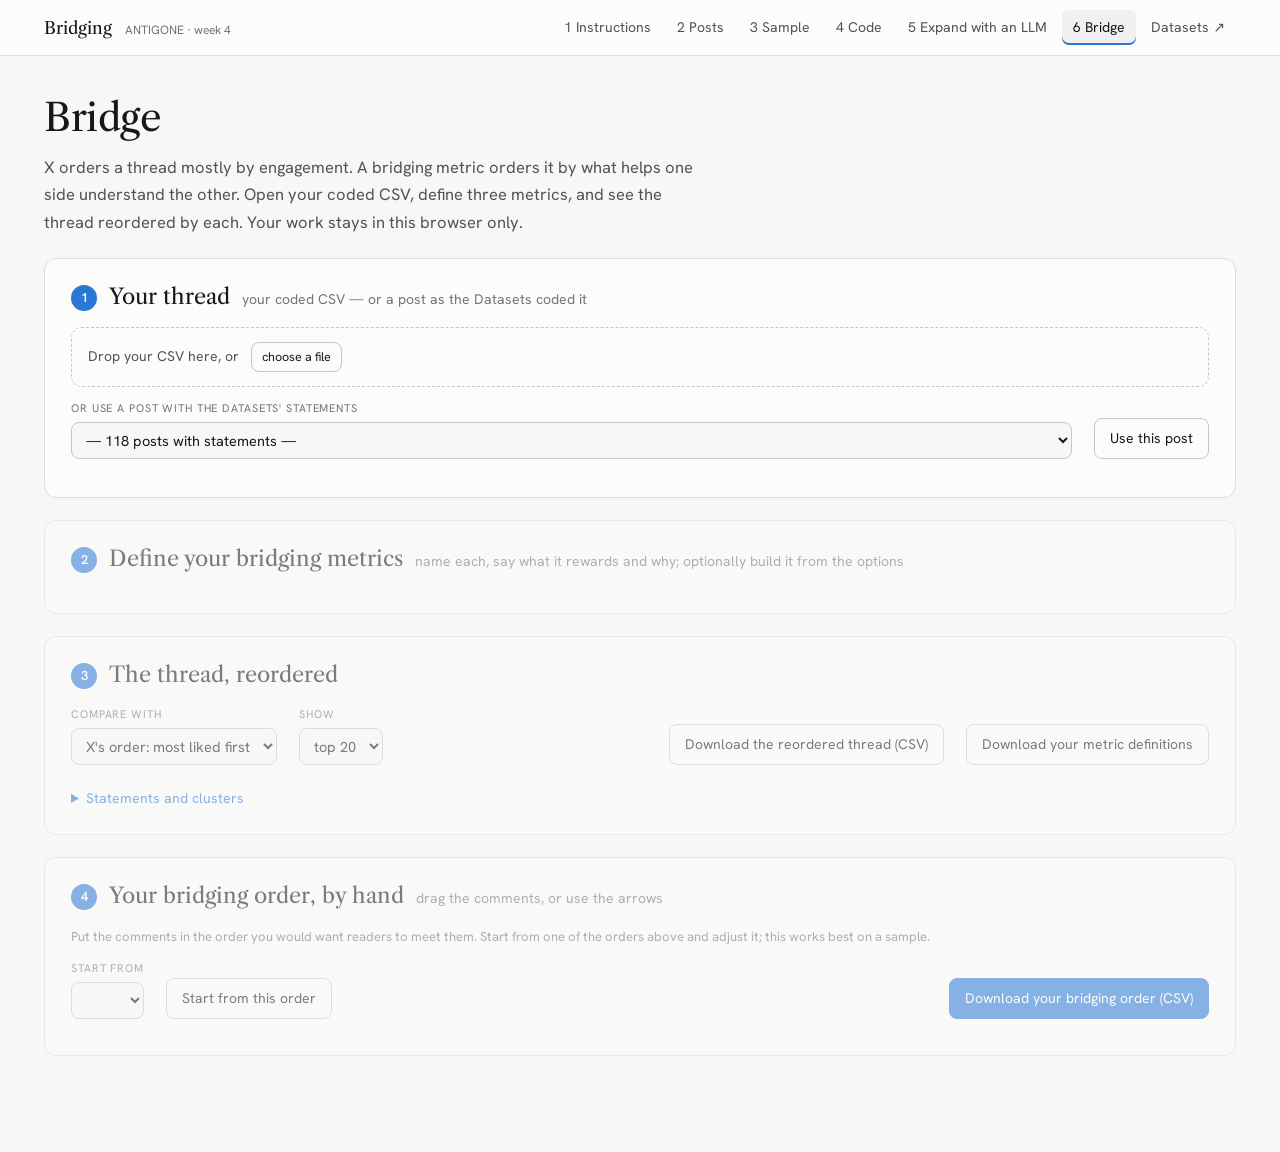
==== bridge.html @ df16b4c1 "Rebuild as the week 4 assignment in six sections Instructions, Posts (the Datasets' disputed posts, " ====
<!doctype html>
<html lang="en">
<head>
<meta charset="utf-8">
<meta name="viewport" content="width=device-width, initial-scale=1">
<title>Bridge · Bridging</title>
<meta name="description" content="Define three bridging metrics, see a thread reordered by each, and put it in your own bridging order by hand.">
<link rel="preconnect" href="https://fonts.googleapis.com">
<link rel="preconnect" href="https://fonts.gstatic.com" crossorigin>
<link rel="stylesheet" href="https://fonts.googleapis.com/css2?family=Hanken+Grotesk:wght@400;500;600&family=Libre+Caslon+Text:ital,wght@0,400;1,400&display=swap">
<link rel="stylesheet" href="assets/lab.css">
</head>
<body>
<div class="top"><div class="in">
  <a class="brand" href="index.html">Bridging <small>ANTIGONE · week 4</small></a>
  <nav class="nav" aria-label="Sections">
    <a href="index.html">1 Instructions</a>
    <a href="posts.html">2 Posts</a>
    <a href="sample.html">3 Sample</a>
    <a href="code.html">4 Code</a>
    <a href="llm.html">5 Expand with an LLM</a>
    <a href="bridge.html" aria-current="page">6 Bridge</a>
    <a href="https://claude.ai/artifact/C2MCv6EvPMsV7Sf9JYqmwA#disputed" target="_blank" rel="noopener">Datasets ↗</a>
  </nav>
</div></div>

<main class="wrap">
  <h1>Bridge</h1>
  <p class="lede">X orders a thread mostly by engagement. A bridging metric orders it by what helps one side understand the other.
  Open your coded CSV, define three metrics, and see the thread reordered by each. Your work stays in this browser only.</p>

  <section class="step" id="s-file">
    <header><span class="n">1</span><h2>Your thread</h2><span class="sub">your coded CSV — or a post as the Datasets coded it</span></header>
    <div id="drop"></div>
    <div class="row" style="margin-top:12px">
      <label class="field" style="flex:1 1 360px"><span>Or use a post with the Datasets' statements</span><select id="post-sel"><option value="">Loading the posts…</option></select></label>
      <button type="button" class="btn" id="post-go">Use this post</button>
    </div>
    <div id="found" class="found" style="margin-top:14px"></div>
  </section>

  <section class="step off" id="s-metrics">
    <header><span class="n">2</span><h2>Define your bridging metrics</h2><span class="sub">name each, say what it rewards and why; optionally build it from the options</span></header>
    <div class="grid3" id="metrics"></div>
  </section>

  <section class="step off" id="s-view">
    <header><span class="n">3</span><h2>The thread, reordered</h2><span class="sub" id="view-sub"></span></header>
    <div class="row" style="margin-bottom:14px">
      <label class="field"><span>Compare with</span><select id="base"><option value="likes">X's order: most liked first</option><option value="file">the order of your file</option></select></label>
      <label class="field"><span>Show</span><select id="topk"><option value="10">top 10</option><option value="20" selected>top 20</option><option value="50">top 50</option><option value="100000">all</option></select></label>
      <span style="flex:1"></span>
      <button type="button" class="btn" id="dl-csv">Download the reordered thread (CSV)</button>
      <button type="button" class="btn" id="dl-md">Download your metric definitions</button>
    </div>
    <div id="view"></div>
    <details class="more" id="cl-box" style="margin-top:22px"><summary>Statements and clusters</summary>
      <p class="small muted" style="margin:10px 0">How many comments make each statement, and the cluster each belongs to. Clusters group the
      statements that go together — one side's statements in one cluster, the other side's in another. <i>Cross-cutting</i> uses them. They are
      filled in from the Datasets' opinion groups when your file is one of its posts, and otherwise from the post and the fact-check: what the
      post says is cluster A, what the fact-check says is cluster B, the rest C. Change them if they do not fit.</p>
      <div class="tw"><table class="cltab" id="cltab"></table></div>
      <div id="cb-wrap" hidden style="margin-top:14px"><div class="field"><span>Your codebook, to show your statements' wording (one per line, numbered)</span>
        <textarea id="cb" rows="5" spellcheck="false"></textarea></div></div>
    </details>
  </section>

  <section class="step off" id="s-hand">
    <header><span class="n">4</span><h2>Your bridging order, by hand</h2><span class="sub">drag the comments, or use the arrows</span></header>
    <p class="small muted">Put the comments in the order you would want readers to meet them. Start from one of the orders above and
    adjust it; this works best on a sample.</p>
    <div class="row" style="margin-bottom:12px">
      <label class="field"><span>Start from</span><select id="hand-from"></select></label>
      <button type="button" class="btn" id="hand-start">Start from this order</button>
      <span class="msg" id="hand-msg"></span>
      <span style="flex:1"></span>
      <button type="button" class="btn primary" id="dl-hand">Download your bridging order (CSV)</button>
    </div>
    <ol class="mlist" id="hand"></ol>
  </section>
</main>
<script src="assets/lab.js"></script>
<script>
"use strict";
const { $, el, NF } = LAB;
const GCOL = ["var(--g1)", "var(--g2)", "var(--g3)", "var(--g4)", "var(--g5)", "var(--g7)"];
const LETTERS = ["A", "B", "C", "D", "E", "F"];
const OPTS = [
  ["breadth", "Breadth", "Comments that make more than one statement. 0 for a comment with one statement or none; it rises with each extra statement, up to 1 for the comment that makes the most."],
  ["cross", "Cross-cutting", "Comments that take up statements from a cluster other than their own: 1 when a comment makes statements from at least two different clusters, otherwise 0. See ‘Statements and clusters’ under the reordered thread: you can change which statement belongs to which cluster."],
  ["context", "Context", "Comments that contextualise or explain statements, their own or others'. If your CSV has a Context column (yes or no for each comment), it is used. Otherwise a comment counts as giving context when it contains a link, or wording such as ‘because’, ‘according to’, ‘in fact’, ‘the source’, ‘for example’, ‘which means’. 1 or 0."],
  ["majority", "Majority", "Comments that make widely shared statements: the average share of comments that make each of its statements, scaled so that the most majority-like comment is 1. Comments with no statement get 0."],
  ["minority", "Minority", "Comments that make rare statements: one minus that average share, scaled so that the most minority-like comment is 1. Comments with no statement get 0."],
  ["length", "Length", "Longer comments score higher, on a log scale (1 = the longest comment)."],
  ["engagement", "Engagement", "Likes (ratings, for community notes), on a log scale: 1 = the most engaged comment. This is roughly how X already orders a thread."],
  ["own", "Your own", "A criterion of your own. Add a column to your CSV with a value for each comment — yes or no, or a number (for example ‘acknowledges the other side’) — open the file again, and pick the column here. Yes = 1, no = 0; numbers are scaled from 0 to 1."],
];
const WEIGHTS = [["1", "×1"], ["2", "×2"], ["3", "×3"], ["-1", "×−1 (penalise)"]];
const CTX_RE = /(https?:\/\/|www\.|\bbecause\b|\bsince\b|\baccording to\b|\bin fact\b|\bactually\b|\bsource\b|\bfor example\b|\be\.g\.|\bi\.e\.|\bwhich means\b|\bthat means\b|\bthe reason\b|\bcontext\b|\bto be clear\b|\boriginally\b)/i;
const YES = /^(y|yes|true|1|ja|oui|si|sí|x|✓)$/i, NO = /^(n|no|false|0|nee|non|nein)$/i;
const blankMetric = k => ({ name: `Metric ${k + 1}`, def: "", opts: Object.fromEntries(OPTS.map(([o]) => [o, { on: false, w: "1" }])), ownCol: "", ownLabel: "" });

let F = null;         // { name, cols, rows, key, desc, postId, web }
let ST = { stCol: "", ctxCol: "", base: "likes", topk: 20 };
let METRICS = [0, 1, 2].map(blankMetric), CLUSTER = {}, HAND = [];
let ITEMS = [], COMMENTS = [], STMTS = new Map(), ORDERS = {};

const save = () => { if (F) LAB.store.set(F.key, { st: ST, metrics: METRICS, cluster: CLUSTER, hand: HAND }); };

/* ---------- 1. the file ---------- */
LAB.dropzone($("#drop"), (p, name) => setFile(p.cols, p.rows, name));
LAB.loadDisputed().then(d => {
  const ps = d.posts.filter(p => p.statements > 0).sort((a, b) => b.ratings - a.ratings);
  $("#post-sel").replaceChildren(el("option", { value: "", text: `— ${ps.length} posts with statements —` }),
    ...ps.map(p => el("option", { value: p.id, text: `${p.checked.slice(0, 90)}${p.checked.length > 90 ? "…" : ""} (@${p.poster}, ${p.replies} replies)` })));
  const want = LAB.param("post"); if (want && ps.some(p => p.id === want)) { $("#post-sel").value = want; $("#post-go").click(); }
}).catch(() => $("#post-sel").replaceChildren(el("option", { value: "", text: "The posts could not be loaded" })));
$("#post-go").onclick = async () => { const id = $("#post-sel").value; if (!id) return;
  $("#found").textContent = "Loading the post …";
  try { const rows = await LAB.threadRows(id, true); setFile(LAB.OUT_COLS, rows, `post_${id}_with_statements.csv`); }
  catch (e) { $("#found").innerHTML = `<span class="err">The post could not be loaded: ${LAB.esc(e.message)}</span>`; } };

async function setFile(cols, rows, name) {
  const desc = LAB.describe(cols, rows);
  const postCol = LAB.findCol(cols, ["post_id"]);
  const postId = postCol ? (rows.map(r => String(r[postCol] || "").trim()).find(v => /^\d{6,}$/.test(v)) || null) : null;
  const key = "bridge:" + LAB.hash(name + "|" + rows.length + "|" + rows.slice(0, 30).map(r => String(r[desc.textCol] || "").slice(0, 60)).join("|"));
  F = { name, cols, rows, key, desc, postId, web: null };
  const saved = LAB.store.get(key);
  METRICS = saved && saved.metrics ? saved.metrics : [0, 1, 2].map(blankMetric);
  CLUSTER = (saved && saved.cluster) || {}; HAND = (saved && saved.hand) || [];
  ST = Object.assign({ stCol: "", ctxCol: "", base: "likes", topk: 20 }, saved && saved.st);
  const isComment = r => !desc.typeCol || !["post", "factcheck"].includes(LAB.kindOf(r[desc.typeCol]));
  const filled = c => rows.filter(r => isComment(r) && String(r[c] ?? "").trim() !== "").length;
  if (!ST.stCol || !cols.includes(ST.stCol)) ST.stCol = desc.stCands.slice().sort((a, b) => filled(b) - filled(a))[0] || "";
  if (ST.ctxCol && !cols.includes(ST.ctxCol)) ST.ctxCol = "";
  if (!saved) ST.ctxCol = desc.contextCols.slice().sort((a, b) => filled(b) - filled(a)).find(c => filled(c) > 0) || "";
  if (postId) F.web = await LAB.websiteStatements(postId);
  $("#base").value = ST.base; $("#topk").value = String(ST.topk);
  ["#s-metrics", "#s-view", "#s-hand"].forEach(s => $(s).classList.remove("off"));
  compute(); drawFound(); drawMetrics(); render(); drawClusters(); drawHand();
}

function drawFound() {
  const d = F.desc, rows = F.rows, kinds = rows.map(r => d.typeCol ? LAB.kindOf(r[d.typeCol]) : "comment");
  const coded = COMMENTS.filter(x => x.st.length).length;
  const stSel = el("select", { "aria-label": "Statement column" }, el("option", { value: "", text: "(none)" }),
    ...F.cols.map(c => el("option", { value: c, text: c + (d.stCands.includes(c) ? "" : "") })));
  stSel.value = ST.stCol; stSel.onchange = () => { ST.stCol = stSel.value; CLUSTER = {}; save(); compute(); drawFound(); drawMetrics(); render(); drawClusters(); drawHand(); };
  const ctxSel = el("select", { "aria-label": "Context column" }, el("option", { value: "", text: "none: use the wording rule" }), ...F.cols.map(c => el("option", { value: c, text: c })));
  ctxSel.value = ST.ctxCol; ctxSel.onchange = () => { ST.ctxCol = ctxSel.value; save(); compute(); render(); drawHand(); };
  const warn = [];
  if (!ST.stCol) warn.push("No statement column is chosen: Breadth, Cross-cutting, Majority and Minority will be 0 for every comment. Code the comments first (step 4), or choose the column that holds the statements.");
  else if (!coded) warn.push(`The column “${ST.stCol}” is empty for every comment. Choose another column, or code the comments first (step 4).`);
  if (!d.typeCol) warn.push("There is no Type column, so every row is treated as a comment, and clusters cannot be filled in from the post and the fact-check.");
  if (!d.likeCol) warn.push("No likes column was found: Engagement is 0 for every comment, and X's order falls back to the order of your file.");
  $("#found").replaceChildren(
    el("p", {}, el("b", { text: F.name }), ` · ${NF.format(rows.length)} rows, of which `, el("b", { text: NF.format(COMMENTS.length) }), " comments",
      d.typeCol ? ` (${kinds.filter(k => k === "reply" || k === "comment").length} replies, ${kinds.filter(k => k === "note").length} community notes) and ${kinds.filter(k => k === "post").length} original post, ${kinds.filter(k => k === "factcheck").length} fact-check` : "", "."),
    el("div", { class: "row", style: "margin:8px 0" }, el("label", { class: "field" }, el("span", { text: "Statement column" }), stSel),
      el("label", { class: "field" }, el("span", { text: "Context column (optional)" }), ctxSel)),
    el("p", {}, ST.stCol ? [el("b", { text: NF.format(coded) }), ` of ${NF.format(COMMENTS.length)} comments make at least one statement; `, el("b", { text: String(STMTS.size) }), ` distinct statements. Text read from “${d.textCol}”.`] : ""),
    ...warn.map(w => el("p", { class: "err", text: w })));
}

/* ---------- features ---------- */
function compute() {
  const d = F.desc;
  ITEMS = F.rows.map((r, i) => ({ i, r, kind: d.typeCol ? LAB.kindOf(r[d.typeCol]) : "comment",
    text: String(r[d.textCol] ?? "").trim() || String(r[d.origCol] ?? "").trim(), st: ST.stCol ? LAB.splitStatements(r[ST.stCol]) : [] }));
  COMMENTS = ITEMS.filter(x => x.kind !== "post" && x.kind !== "factcheck");
  // the statements: wording, counts
  const codebook = new Map(); (LAB.store.get("codebook") || "").split("\n").forEach(l => { const m = l.trim().match(/^#?\s*(\d+)\s*[.):\-–]\s*(.+)$/); if (m) codebook.set("#" + +m[1], m[2]); });
  const webByNum = new Map(), webByText = new Map();
  (F.web || []).forEach(s => { webByNum.set("#" + +s.statement, s); webByText.set(LAB.normText(s.text), s); });
  STMTS = new Map();
  for (const x of ITEMS) for (const s of x.st) {
    const e = STMTS.get(s.key) || { key: s.key, label: "", n: 0, web: null };
    if (!e.label && s.label) e.label = s.label;
    if (x.kind !== "post" && x.kind !== "factcheck") e.n++;
    STMTS.set(s.key, e);
  }
  const postKeys = new Set(ITEMS.filter(x => x.kind === "post").flatMap(x => x.st.map(s => s.key)));
  const fcKeys = new Set(ITEMS.filter(x => x.kind === "factcheck").flatMap(x => x.st.map(s => s.key)));
  for (const e of STMTS.values()) {
    e.web = webByNum.get(e.key) || webByText.get(LAB.normText(e.label || e.key)) || null;
    if (!e.label) e.label = codebook.get(e.key) || (e.web && e.key.startsWith("#") ? e.web.text : "") || e.key;
    e.auto = e.web && e.web.cluster ? e.web.cluster : (postKeys.has(e.key) ? "A" : fcKeys.has(e.key) ? "B" : "C");
    e.cluster = CLUSTER[e.key] !== undefined ? CLUSTER[e.key] : e.auto;
  }
  $("#cb-wrap").hidden = ![...STMTS.keys()].some(k => k.startsWith("#"));
  $("#cb").value = LAB.store.get("codebook") || "";
  const N = COMMENTS.length || 1;
  const share = k => (STMTS.get(k) || { n: 0 }).n / N;
  const maxN = Math.max(2, ...COMMENTS.map(x => x.st.length));
  const likes = x => { const c = x.kind === "note" ? (d.ratingCol || d.likeCol) : d.likeCol; return Math.max(0, +String(c ? x.r[c] : 0).replace(/[^\d.]/g, "") || 0); };
  const maxE = Math.max(1e-9, ...COMMENTS.map(x => Math.log1p(likes(x)))), maxL = Math.max(1e-9, ...COMMENTS.map(x => Math.log1p(x.text.length)));
  for (const x of COMMENTS) {
    const n = x.st.length, mean = n ? x.st.reduce((a, s) => a + share(s.key), 0) / n : 0;
    const cl = new Set(x.st.map(s => STMTS.get(s.key).cluster).filter(Boolean));
    const ctxRaw = ST.ctxCol ? String(x.r[ST.ctxCol] ?? "").trim() : null;
    x.likes = likes(x);
    x.cluster = n ? STMTS.get(x.st.slice().sort((a, b) => share(b.key) - share(a.key))[0].key).cluster : "";
    x.f = { breadth: n >= 2 ? (n - 1) / (maxN - 1) : 0, cross: cl.size >= 2 ? 1 : 0,
      context: ctxRaw !== null ? (YES.test(ctxRaw) ? 1 : 0) : (CTX_RE.test(x.text) ? 1 : 0),
      majority: n ? mean : 0, minority: n ? 1 - mean : 0, length: Math.log1p(x.text.length) / maxL, engagement: Math.log1p(x.likes) / maxE };
  }
  for (const k of ["majority", "minority"]) { const m = Math.max(1e-9, ...COMMENTS.map(x => x.f[k])); COMMENTS.forEach(x => x.f[k] /= m); }
  score();
}
function ownValues(col) {   // a student's own column, as 0–1
  if (!col) return new Map();
  const raw = COMMENTS.map(x => String(x.r[col] ?? "").trim());
  const nums = raw.map(v => YES.test(v) ? 1 : NO.test(v) || v === "" ? 0 : +v.replace(",", "."));
  const ok = nums.map(v => isFinite(v) ? v : 0), lo = Math.min(...ok), hi = Math.max(...ok);
  return new Map(COMMENTS.map((x, k) => [x.i, hi > lo ? (ok[k] - lo) / (hi - lo) : (ok[k] > 0 ? 1 : 0)]));
}
const active = m => OPTS.some(([o]) => m.opts[o] && m.opts[o].on && (o !== "own" || m.ownCol));
function score() {
  const base = COMMENTS.slice().sort(ST.base === "likes" && F.desc.likeCol ? (a, b) => b.likes - a.likes || a.i - b.i : (a, b) => a.i - b.i);
  base.forEach((x, k) => x.r0 = k + 1);
  ORDERS = { base };
  METRICS.forEach((m, j) => {
    const own = ownValues(m.opts.own && m.opts.own.on ? m.ownCol : "");
    COMMENTS.forEach(x => { x["s" + j] = OPTS.reduce((a, [o]) => { const c = m.opts[o]; if (!c || !c.on) return a;
      const v = o === "own" ? (own.get(x.i) || 0) : x.f[o]; return a + (+c.w || 0) * v; }, 0); });
    const ord = active(m) ? COMMENTS.slice().sort((a, b) => b["s" + j] - a["s" + j] || a.r0 - b.r0) : null;
    if (ord) ord.forEach((x, k) => x["r" + j] = k + 1); else COMMENTS.forEach(x => x["r" + j] = "");
    ORDERS["m" + j] = ord;
  });
}

/* ---------- 2. the metric boxes ---------- */
function drawMetrics() {
  const extra = F.cols.filter(c => !LAB.OUT_COLS.includes(c) && c !== ST.stCol && c !== "sample_id");
  $("#metrics").replaceChildren(...METRICS.map((m, j) => {
    const box = el("div", { class: "metric" });
    const name = el("input", { type: "text", value: m.name, "aria-label": `Name of metric ${j + 1}`, placeholder: `Metric ${j + 1}` });
    name.oninput = () => { m.name = name.value; save(); render(); fillHandFrom(); };
    const def = el("textarea", { rows: 4, style: "font-family:var(--font-body);font-size:14px", "aria-label": `Definition of ${m.name}`,
      placeholder: "What it rewards, why that helps the sides understand each other, and how it orders the comments." });
    def.value = m.def; def.oninput = () => { m.def = def.value; save(); };
    const opts = el("div", { class: "opts" });
    for (const [o, label, help] of OPTS) {
      const c = m.opts[o] || (m.opts[o] = { on: false, w: "1" });
      const cb = el("input", { type: "checkbox", "aria-label": `Use ${label} in ${m.name}` }); cb.checked = c.on;
      const w = el("select", { "aria-label": `Weight of ${label}` }, ...WEIGHTS.map(([v, t]) => el("option", { value: v, text: t }))); w.value = c.w; w.disabled = !c.on;
      const row = el("div", { class: "opt" + (c.on ? "" : " off") }, cb, el("span", { class: "nm" }, label, LAB.help(help)), w);
      cb.onchange = () => { c.on = cb.checked; w.disabled = !c.on; row.className = "opt" + (c.on ? "" : " off"); if (o === "own") ownBox.hidden = !c.on;
        if (o === "cross" && c.on) $("#cl-box").open = true; save(); score(); render(); drawHand(); };
      w.onchange = () => { c.w = w.value; save(); score(); render(); drawHand(); };
      opts.append(row);
      var ownBox;
      if (o === "own") {
        const colSel = el("select", { "aria-label": "Your own column" }, el("option", { value: "", text: extra.length ? "pick a column of your CSV" : "(add a column to your CSV first)" }),
          ...extra.map(x => el("option", { value: x, text: x })));
        colSel.value = m.ownCol; colSel.onchange = () => { m.ownCol = colSel.value; save(); score(); render(); drawHand(); };
        const lab = el("input", { type: "text", value: m.ownLabel, placeholder: "what it measures" }); lab.oninput = () => { m.ownLabel = lab.value; save(); };
        ownBox = el("div", { class: "own", hidden: !c.on }, colSel, lab); opts.append(ownBox);
      }
    }
    box.append(el("div", { class: "mh" }, el("span", { class: "sw", style: `background:${GCOL[j]}` }), name),
      el("div", { class: "field" }, el("span", { text: "Definition" }), def),
      el("div", { class: "lab", style: "margin-top:14px", text: "Optionally, build it from" }), opts);
    return box;
  }));
}

/* ---------- 3. the reordered thread ---------- */
function chips(x) {
  return el("div", { class: "st" }, ...x.st.map(s => { const e = STMTS.get(s.key);
      return el("span", { class: "chip", title: e.label, text: (s.key.startsWith("#") ? s.key + " " : "") + short(e.label, 46) }); }),
    x.cluster ? el("span", { class: "chip g", style: `background:${GCOL[LETTERS.indexOf(x.cluster) % GCOL.length] || "var(--g8)"}`, title: "cluster", text: x.cluster }) : null,
    x.st.length ? null : el("span", { class: "chip", text: "no statement" }));
}
const short = (s, n) => (s = String(s || "")).length > n ? s.slice(0, n - 1) + "…" : s;
function card(x, rank, move, j) {
  return el("article", { class: "cmt" },
    el("div", { class: "cm" }, el("span", { class: "rk", text: rank }),
      move == null ? null : move === 0 ? el("span", { class: "mv", text: "=" }) : el("span", { class: "mv " + (move > 0 ? "up" : "dn"), text: (move > 0 ? "▲" : "▼") + Math.abs(move) }),
      el("span", { text: x.r.author ? "@" + x.r.author : LAB.KIND_LABEL[x.kind] }), el("span", { text: `${NF.format(x.likes)} ${x.kind === "note" ? "ratings" : "likes"}` }),
      j != null ? el("span", { text: `score ${x["s" + j].toFixed(2)}` }) : null),
    el("div", { class: "cb", text: short(x.text || "(no text)", 500) }), chips(x));
}
function render() {
  if (!F) return;
  const cols = [{ t: ST.base === "likes" && F.desc.likeCol ? "X's order: most liked first" : "The order of your file", list: ORDERS.base, j: null, c: "var(--rule-2)" }]
    .concat(METRICS.map((m, j) => ({ t: m.name || `Metric ${j + 1}`, list: ORDERS["m" + j], j, c: GCOL[j] })));
  $("#view-sub").textContent = `${NF.format(COMMENTS.length)} comments · the arrows show how far a comment moved`;
  $("#view").replaceChildren(el("div", { class: "cols", style: `--ncol:${cols.length}` }, ...cols.map(c => el("div", { class: "col" },
    el("h3", {}, el("span", { class: "sw", style: `width:10px;height:10px;border-radius:2px;display:inline-block;background:${c.c}` }), c.t),
    ...(c.list ? c.list.slice(0, ST.topk).map(x => card(x, c.j == null ? x.r0 : x["r" + c.j], c.j == null ? null : x.r0 - x["r" + c.j], c.j))
      : [el("p", { class: "msg", text: "Tick an option in this metric's box to reorder the thread by it — or put the comments in your own order below." })])))));
}
$("#base").onchange = () => { ST.base = $("#base").value; save(); score(); render(); };
$("#topk").onchange = () => { ST.topk = +$("#topk").value; save(); render(); };

function drawClusters() {
  const N = COMMENTS.length || 1, list = [...STMTS.values()].sort((a, b) => b.n - a.n);
  $("#cltab").replaceChildren(el("thead", {}, el("tr", {}, el("th", { text: "Statement" }), el("th", { class: "num", text: "Comments" }), el("th", { text: "Cluster" }))),
    el("tbody", {}, ...(list.length ? list.map(e => { const s = el("select", { "aria-label": `Cluster of ${short(e.label, 40)}` },
        ...LETTERS.map(l => el("option", { value: l, text: l })), el("option", { value: "", text: "none" })); s.value = e.cluster;
      s.onchange = () => { CLUSTER[e.key] = s.value; save(); compute(); render(); drawHand(); };
      return el("tr", {}, el("td", { class: "txt" }, e.key.startsWith("#") ? el("b", { text: e.key + " " }) : null, e.label),
        el("td", { class: "num", text: `${e.n} · ${(100 * e.n / N).toFixed(0)}%` }), el("td", {}, s)); })
      : [el("tr", {}, el("td", { colspan: 3, class: "msg", text: "No statements in this file yet." }))])));
}
$("#cb").addEventListener("change", () => { LAB.store.set("codebook", $("#cb").value); compute(); render(); drawClusters(); drawHand(); });

/* ---------- 4. the order by hand ---------- */
function fillHandFrom() {
  const cur = $("#hand-from").value;
  $("#hand-from").replaceChildren(el("option", { value: "base", text: $("#base").selectedOptions[0].textContent }),
    ...METRICS.map((m, j) => el("option", { value: "m" + j, text: (m.name || `Metric ${j + 1}`) + (ORDERS["m" + j] ? "" : " (no order yet)") })));
  if (cur) $("#hand-from").value = cur;
}
function drawHand() {
  fillHandFrom();
  const byI = new Map(COMMENTS.map(x => [x.i, x]));
  HAND = HAND.filter(i => byI.has(i));
  if (!HAND.length) HAND = ORDERS.base.map(x => x.i);
  for (const x of COMMENTS) if (!HAND.includes(x.i)) HAND.push(x.i);
  const list = $("#hand"); list.replaceChildren();
  HAND.forEach((i, k) => { const x = byI.get(i);
    const mv = (to) => { const [it] = HAND.splice(k, 1); HAND.splice(Math.max(0, Math.min(HAND.length, to)), 0, it); save(); drawHand();
      const n = list.children[Math.max(0, Math.min(HAND.length - 1, to))]; if (n) n.querySelector("button")?.focus(); };
    const li = el("li", { class: "mitem", draggable: "true", "data-k": k },
      el("span", { class: "rk", text: k + 1 }), el("div", {}, el("div", { class: "tx", text: short(x.text || "(no text)", 300) }), chips(x)),
      el("span", { class: "mv" }, el("button", { type: "button", title: "Move to the top", "aria-label": "Move to the top", text: "⤒", onclick: () => mv(0) }),
        el("button", { type: "button", title: "Move up", "aria-label": "Move up", text: "↑", onclick: () => mv(k - 1) }),
        el("button", { type: "button", title: "Move down", "aria-label": "Move down", text: "↓", onclick: () => mv(k + 1) })));
    li.addEventListener("dragstart", e => { e.dataTransfer.setData("text/plain", String(k)); e.dataTransfer.effectAllowed = "move"; li.classList.add("drag"); });
    li.addEventListener("dragend", () => li.classList.remove("drag"));
    li.addEventListener("dragover", e => { e.preventDefault(); li.classList.add("over"); });
    li.addEventListener("dragleave", () => li.classList.remove("over"));
    li.addEventListener("drop", e => { e.preventDefault(); li.classList.remove("over"); const from = +e.dataTransfer.getData("text/plain");
      if (!isFinite(from) || from === k) return; const [it] = HAND.splice(from, 1); HAND.splice(k, 0, it); save(); drawHand(); });
    list.append(li); });
}
$("#hand-start").onclick = () => { const v = $("#hand-from").value, ord = ORDERS[v];
  if (!ord) { $("#hand-msg").textContent = "That metric has no order yet: tick an option in its box first."; return; }
  HAND = ord.map(x => x.i); save(); drawHand(); $("#hand-msg").textContent = "Done: now move the comments into your order."; };

/* ---------- downloads ---------- */
const base = () => F.name.replace(/\.(csv|tsv|txt)$/i, "");
$("#dl-csv").onclick = () => {
  const handRank = new Map(HAND.map((i, k) => [i, k + 1])), byI = new Map(COMMENTS.map(x => [x.i, x]));
  const add = ["cluster", "rank_compared"].concat(...METRICS.map((m, j) => [`score_${j + 1}`, `rank_${j + 1}`]), ["hand_rank"]);
  const cols = F.cols.filter(c => !add.includes(c)).concat(add);
  const rows = ITEMS.map(it => { const x = byI.get(it.i), o = Object.assign({}, it.r);
    add.forEach(c => o[c] = ""); if (x) { o.cluster = x.cluster; o.rank_compared = x.r0; o.hand_rank = handRank.get(x.i) || "";
      METRICS.forEach((m, j) => { if (ORDERS["m" + j]) { o[`score_${j + 1}`] = x["s" + j].toFixed(4); o[`rank_${j + 1}`] = x["r" + j]; } }); }
    return o; });
  LAB.download(`${base()}_bridged.csv`, LAB.toCSV(cols, rows));
};
$("#dl-hand").onclick = () => {
  const byI = new Map(COMMENTS.map(x => [x.i, x]));
  const cols = ["hand_rank"].concat(F.cols.filter(c => c !== "hand_rank"));
  LAB.download(`${base()}_my_bridging_order.csv`, LAB.toCSV(cols, HAND.map((i, k) => Object.assign({}, byI.get(i).r, { hand_rank: k + 1 }))));
};
$("#dl-md").onclick = () => {
  const L = [`# Bridging metrics — ${F.name}`, "", `${COMMENTS.length} comments; statements read from the column “${ST.stCol || "none"}”; compared with ${$("#base").selectedOptions[0].textContent}.`, ""];
  METRICS.forEach((m, j) => {
    L.push(`## ${j + 1}. ${m.name || "Metric " + (j + 1)}`, "", m.def || "_(no definition written)_", "");
    const on = OPTS.filter(([o]) => m.opts[o] && m.opts[o].on);
    if (on.length) { L.push("Built from: " + on.map(([o, l]) => `${l}${o === "own" ? ` (column “${m.ownCol}”${m.ownLabel ? ": " + m.ownLabel : ""})` : ""} ×${m.opts[o].w}`).join(" + ") + ".", "");
      L.push("Top ten:", ""); (ORDERS["m" + j] || []).slice(0, 10).forEach(x => L.push(`${x["r" + j]}. ${x.text.replace(/\s+/g, " ").slice(0, 220)} (was ${x.r0})`)); L.push(""); }
    else L.push("Not built from the options.", "");
  });
  L.push("## Statements and clusters", "", ...[...STMTS.values()].sort((a, b) => b.n - a.n).map(e => `- ${e.cluster || "–"} · ${e.label} (${e.n} comments)`), "",
    "## The options", "", ...OPTS.map(([, l, h]) => `- **${l}**: ${h}`), "");
  LAB.download(`${base()}_bridging_metrics.md`, L.join("\n"), "text/markdown");
};
</script>
</body>
</html>
---- assets/lab.css ----
/* ANTIGONE bridging lab — shared styles. Tokens follow the ANTIGONE website. */
:root {
  --bg: #f7f7f6; --surface: #fcfcfb; --surface-2: #f0f0ee;
  --ink: #15171a; --ink-2: #4e525a; --ink-3: #6f747d;
  --rule: #dcdcd8; --rule-2: #c7c7c2;
  --accent: #2a78d6; --accent-ink: #fff;
  --good: #1b7a3e; --warn: #b5650d; --bad: #b3261e;
  --g1: #2a78d6; --g2: #eb6834; --g3: #1baf7a; --g4: #c98500; --g5: #e87ba4; --g6: #008300; --g7: #6250d6; --g8: #8a8d93;
  --font-display: "Libre Caslon Text", Georgia, "Times New Roman", serif;
  --font-body: "Hanken Grotesk", ui-sans-serif, system-ui, -apple-system, sans-serif;
  --mono: ui-monospace, SFMono-Regular, Menlo, monospace;
  color-scheme: light;
}
@media (prefers-color-scheme: dark) {
  :root {
    --bg: #14151a; --surface: #1a1b21; --surface-2: #22242b;
    --ink: #f0efec; --ink-2: #b9bcc4; --ink-3: #8f949e;
    --rule: #2e3037; --rule-2: #3d4047; --accent: #4f95ea;
    --good: #3fbf6a; --warn: #f0a24a; --bad: #ef6b60;
    --g1: #3987e5; --g2: #d95926; --g3: #199e70; --g4: #c98500; --g5: #d55181; --g6: #2ea043; --g7: #9085e9; --g8: #9aa0aa;
    color-scheme: dark;
  }
}
* { box-sizing: border-box; }
[hidden] { display: none !important; }
html { -webkit-text-size-adjust: 100%; }
body { margin: 0; background: var(--bg); color: var(--ink); font: 16px/1.65 var(--font-body);
  -webkit-font-smoothing: antialiased; }
a { color: var(--accent); }
a:focus-visible, button:focus-visible, input:focus-visible, select:focus-visible, textarea:focus-visible, summary:focus-visible {
  outline: 2px solid var(--accent); outline-offset: 2px; }

/* top bar */
.top { border-bottom: 1px solid var(--rule); background: var(--surface); position: sticky; top: 0; z-index: 30; }
.top .in { max-width: 1240px; margin: 0 auto; padding: 10px 24px; display: flex; align-items: center; gap: 8px 22px; flex-wrap: wrap; }
.brand { font-family: var(--font-display); font-size: 17px; color: var(--ink); text-decoration: none; margin-right: auto; }
.brand small { font-family: var(--font-body); font-size: 12px; color: var(--ink-3); margin-left: 8px; }
.nav { display: flex; gap: 4px; flex-wrap: wrap; }
.nav a { font-size: 14px; color: var(--ink-2); text-decoration: none; padding: 6px 11px; border-radius: 7px; }
.nav a:hover { background: var(--surface-2); color: var(--ink); }
.nav a[aria-current="page"] { background: var(--surface-2); color: var(--ink); box-shadow: inset 0 -2px 0 var(--accent); }

.wrap { max-width: 1240px; margin: 0 auto; padding: 40px 24px 96px; }
h1 { font-family: var(--font-display); font-weight: 400; font-size: clamp(1.7rem, 1.3rem + 1.6vw, 2.4rem);
  line-height: 1.15; margin: 0 0 14px; letter-spacing: -0.01em; text-wrap: balance; }
h2 { font-family: var(--font-display); font-weight: 400; font-size: 1.35rem; line-height: 1.25; margin: 0 0 10px; }
h3 { font-size: 0.78rem; text-transform: uppercase; letter-spacing: 0.09em; color: var(--ink-3); font-weight: 500; margin: 0 0 10px; }
.lede { color: var(--ink-2); max-width: 74ch; margin: 0 0 8px; font-size: 16.5px; }
.lede b { color: var(--ink); font-weight: 600; }
p { margin: 0 0 12px; }
.muted { color: var(--ink-3); }
.small { font-size: 13px; }
code { font-family: var(--mono); font-size: 0.88em; background: var(--surface-2); padding: 1px 5px; border-radius: 4px; }

/* steps */
.step { background: var(--surface); border: 1px solid var(--rule); border-radius: 12px; padding: 24px 26px; margin-top: 22px; }
.step > header { display: flex; align-items: baseline; gap: 12px; margin-bottom: 14px; }
.step > header .n { flex: none; width: 26px; height: 26px; border-radius: 50%; background: var(--accent); color: var(--accent-ink);
  display: inline-flex; align-items: center; justify-content: center; font-size: 13px; font-weight: 600; transform: translateY(-2px); }
.step > header h2 { margin: 0; }
.step > header .sub { color: var(--ink-3); font-size: 14px; }
.step.off { opacity: 0.55; pointer-events: none; }

/* controls */
.row { display: flex; flex-wrap: wrap; gap: 14px 22px; align-items: flex-end; }
.field { display: flex; flex-direction: column; gap: 5px; min-width: 0; }
.field > span, .lab { font-size: 11px; text-transform: uppercase; letter-spacing: 0.08em; color: var(--ink-3); }
.field small { color: var(--ink-3); font-size: 12.5px; }
input[type=text], input[type=search], input[type=number], select, textarea {
  font: inherit; font-size: 14.5px; color: var(--ink); background: var(--bg); border: 1px solid var(--rule-2);
  border-radius: 8px; padding: 7px 10px; min-width: 0; max-width: 100%; }
input[type=number] { width: 110px; }
textarea { width: 100%; font-family: var(--mono); font-size: 13px; line-height: 1.55; resize: vertical; }
input[type=range] { accent-color: var(--accent); }
label.ck { display: inline-flex; align-items: center; gap: 7px; font-size: 14.5px; color: var(--ink-2); cursor: pointer; }
label.ck input { accent-color: var(--accent); width: 16px; height: 16px; }
.btn { font: inherit; font-size: 14px; padding: 8px 15px; border-radius: 8px; border: 1px solid var(--rule-2);
  background: var(--surface); color: var(--ink); cursor: pointer; display: inline-flex; align-items: center; gap: 7px;
  text-decoration: none; white-space: nowrap; }
.btn:hover:not(:disabled) { border-color: var(--ink-3); }
.btn:disabled { opacity: 0.45; cursor: default; }
.btn.primary { background: var(--accent); border-color: var(--accent); color: var(--accent-ink); }
.btn.small { font-size: 12.5px; padding: 4px 10px; }
.seg { display: inline-flex; border: 1px solid var(--rule-2); border-radius: 8px; overflow: hidden; flex-wrap: wrap; }
.seg button { font: inherit; font-size: 13.5px; padding: 7px 13px; border: 0; background: var(--surface); color: var(--ink-2); cursor: pointer; }
.seg button + button { border-left: 1px solid var(--rule-2); }
.seg button[aria-pressed="true"] { background: var(--accent); color: var(--accent-ink); }
.drop { border: 1.5px dashed var(--rule-2); border-radius: 10px; padding: 14px 16px; color: var(--ink-2); font-size: 14px;
  display: flex; align-items: center; gap: 12px; flex-wrap: wrap; }
.drop.over { border-color: var(--accent); background: var(--surface-2); }
.msg { font-size: 13.5px; color: var(--ink-3); min-height: 1.2em; }
.msg.err { color: var(--bad); }
.msg.ok { color: var(--good); }
.or { font-size: 12px; text-transform: uppercase; letter-spacing: 0.1em; color: var(--ink-3); margin: 14px 0; display: flex; align-items: center; gap: 10px; }
.or::before, .or::after { content: ""; flex: 1; border-top: 1px solid var(--rule); }

/* post picker */
.picker .bar { display: flex; flex-wrap: wrap; gap: 10px 14px; align-items: center; margin-bottom: 10px; }
.picker .bar input[type=search] { flex: 1 1 260px; }
.plist { max-height: 380px; overflow-y: auto; border: 1px solid var(--rule); border-radius: 10px; background: var(--bg); overscroll-behavior: contain; }
.pitem { display: grid; grid-template-columns: 1fr auto; gap: 4px 14px; padding: 11px 14px; border-bottom: 1px solid var(--rule);
  cursor: pointer; width: 100%; text-align: left; font: inherit; color: inherit; background: none; border-left: 0; border-right: 0; border-top: 0; }
.pitem:last-child { border-bottom: 0; }
.pitem:hover { background: var(--surface-2); }
.pitem[aria-selected="true"] { background: var(--surface-2); box-shadow: inset 3px 0 0 var(--accent); }
.pitem .t { font-family: var(--font-display); font-size: 15px; line-height: 1.35; color: var(--ink); }
.pitem .m { font-size: 12.5px; color: var(--ink-3); grid-column: 1 / -1; font-variant-numeric: tabular-nums; }
.pitem .tags { display: flex; gap: 5px; flex-wrap: wrap; align-items: flex-start; justify-content: flex-end; }
.tag { font-size: 11px; padding: 1px 8px; border-radius: 999px; border: 1px solid var(--rule-2); color: var(--ink-2); white-space: nowrap; }
.tag.v-false { border-color: color-mix(in srgb, var(--bad) 60%, transparent); }
.tag.opp { background: color-mix(in srgb, var(--warn) 18%, transparent); border-color: transparent; color: var(--ink); }
.tag.nmr { background: color-mix(in srgb, var(--accent) 15%, transparent); border-color: transparent; color: var(--ink); }
.chosen { margin-top: 14px; padding: 14px 16px; border-left: 3px solid var(--accent); background: var(--surface-2); border-radius: 0 10px 10px 0; }
.chosen .t { font-family: var(--font-display); font-size: 17px; line-height: 1.35; }
.chosen p { margin: 6px 0 0; font-size: 14px; color: var(--ink-2); }

/* tables */
.tw { overflow-x: auto; }
table { border-collapse: collapse; width: 100%; font-size: 13.5px; font-variant-numeric: tabular-nums; }
th, td { text-align: left; padding: 7px 10px; border-bottom: 1px solid var(--rule); vertical-align: top; }
th { font-size: 11px; text-transform: uppercase; letter-spacing: 0.07em; color: var(--ink-3); font-weight: 500; }
td.num, th.num { text-align: right; white-space: nowrap; }
tr.grp td { background: var(--surface-2); font-weight: 600; font-size: 12.5px; }
td.diff-ok { color: var(--good); } td.diff-warn { color: var(--warn); } td.diff-bad { color: var(--bad); }
td.txt { max-width: 560px; overflow-wrap: anywhere; }

.grid2 { display: grid; grid-template-columns: repeat(2, minmax(0, 1fr)); gap: 22px; }
.grid3 { display: grid; grid-template-columns: repeat(3, minmax(0, 1fr)); gap: 16px; }
@media (max-width: 900px) { .grid2, .grid3 { grid-template-columns: 1fr; } }

.cards { display: grid; grid-template-columns: repeat(auto-fit, minmax(240px, 1fr)); gap: 16px; margin-top: 26px; }
.card { background: var(--surface); border: 1px solid var(--rule); border-radius: 12px; padding: 20px 22px; display: flex; flex-direction: column; gap: 8px; }
.card h2 { margin: 0; }
.card p { color: var(--ink-2); font-size: 14.5px; margin: 0; flex: 1; }
.card .opt { font-size: 11px; text-transform: uppercase; letter-spacing: 0.09em; color: var(--ink-3); }

.callout { border-left: 3px solid var(--rule-2); padding: 10px 14px; background: var(--surface-2); border-radius: 0 8px 8px 0; color: var(--ink-2); font-size: 14px; margin: 12px 0; }
.callout b { color: var(--ink); }
details.more { margin-top: 12px; }
details.more > summary { cursor: pointer; color: var(--accent); font-size: 14px; }

/* prompt batches */
.batch { border: 1px solid var(--rule); border-radius: 10px; margin-top: 12px; background: var(--bg); }
.batch header { display: flex; align-items: center; gap: 10px; padding: 9px 12px; border-bottom: 1px solid var(--rule); flex-wrap: wrap; }
.batch header b { font-weight: 600; font-size: 14px; }
.batch textarea { border: 0; border-radius: 0 0 10px 10px; height: 160px; background: transparent; }

/* reorder */
.metric { border: 1px solid var(--rule); border-radius: 12px; padding: 16px 18px; background: var(--bg); }
.metric[data-on="false"] { opacity: 0.6; }
.metric .mh { display: flex; gap: 10px; align-items: center; margin-bottom: 10px; }
.metric .mh input[type=text] { flex: 1; font-weight: 600; }
.metric .sw { width: 12px; height: 12px; border-radius: 3px; flex: none; }
.wts { display: grid; grid-template-columns: minmax(120px, 1fr) minmax(110px, 1.3fr) 44px; gap: 6px 10px; align-items: center; font-size: 13.5px; }
.wts .fn { color: var(--ink-2); }
.wts .fn abbr { text-decoration: none; border-bottom: 1px dotted var(--ink-3); cursor: help; }
.wts output { text-align: right; font-variant-numeric: tabular-nums; color: var(--ink); font-size: 13px; }
.wts input[type=range] { width: 100%; }
.cols { display: grid; grid-template-columns: repeat(var(--ncol, 2), minmax(0, 1fr)); gap: 16px; align-items: start; }
@media (max-width: 1000px) { .cols { grid-template-columns: 1fr; } }
.col h3 { position: sticky; top: 56px; background: var(--bg); padding: 8px 0; z-index: 2; display: flex; gap: 8px; align-items: center; }
.cmt { background: var(--surface); border: 1px solid var(--rule); border-radius: 10px; padding: 11px 13px; margin-bottom: 9px; font-size: 14px; }
.cmt .cm { display: flex; gap: 8px; align-items: baseline; font-size: 12px; color: var(--ink-3); flex-wrap: wrap; font-variant-numeric: tabular-nums; }
.cmt .rk { font-weight: 700; color: var(--ink); font-size: 13px; min-width: 26px; }
.cmt .mv { font-size: 11.5px; padding: 0 6px; border-radius: 999px; }
.cmt .mv.up { color: var(--good); background: color-mix(in srgb, var(--good) 14%, transparent); }
.cmt .mv.dn { color: var(--bad); background: color-mix(in srgb, var(--bad) 12%, transparent); }
.cmt .cb { margin: 6px 0 7px; line-height: 1.55; overflow-wrap: anywhere; white-space: pre-wrap; }
.cmt .st { display: flex; gap: 5px; flex-wrap: wrap; align-items: center; }
.chip { font-size: 11.5px; padding: 1px 8px; border-radius: 999px; background: var(--surface-2); color: var(--ink-2); border: 1px solid var(--rule); cursor: help; }
.chip.g { color: #fff; border: 0; }
.cmt select { font-size: 12.5px; padding: 2px 6px; margin-left: auto; }
.cmt.cat-b { box-shadow: inset 3px 0 0 var(--good); }
.cmt.cat-d { box-shadow: inset 3px 0 0 var(--bad); }
.cmt.cat-n { box-shadow: inset 3px 0 0 var(--rule-2); }
.cmt.cat-x { box-shadow: inset 3px 0 0 var(--warn); }
.sect { margin: 18px 0 8px; font-family: var(--font-display); font-size: 16px; }
.sect small { font-family: var(--font-body); color: var(--ink-3); font-size: 12.5px; margin-left: 6px; }
.legend { display: flex; flex-direction: column; gap: 4px; font-size: 13.5px; max-height: 260px; overflow-y: auto; }
.legend div { display: grid; grid-template-columns: 34px 1fr auto; gap: 8px; }
.legend b { font-variant-numeric: tabular-nums; }
.legend span.c { color: var(--ink-3); font-variant-numeric: tabular-nums; font-size: 12.5px; }

footer.foot { border-top: 1px solid var(--rule); margin-top: 60px; padding-top: 18px; font-size: 13px; color: var(--ink-3); }
@media (max-width: 560px) {
  .pitem { grid-template-columns: 1fr; }
  .pitem .tags { justify-content: flex-start; }
  .wrap { padding: 28px 16px 80px; }
  .top .in { padding: 10px 16px; }
  .step { padding: 18px 16px; }
}
@media (prefers-reduced-motion: reduce) { * { transition: none !important; animation: none !important; } }

/* ---- v2: the help "?" ---- */
.qwrap { position: relative; display: inline-flex; vertical-align: middle; margin-left: 4px; }
button.q { width: 18px; height: 18px; border-radius: 50%; border: 1px solid var(--rule-2); background: var(--surface); color: var(--ink-2);
  font: 600 11px/1 var(--font-body); cursor: pointer; padding: 0; display: inline-flex; align-items: center; justify-content: center; }
button.q[aria-expanded="true"] { background: var(--accent); border-color: var(--accent); color: var(--accent-ink); }
.qtip { position: absolute; z-index: 40; top: 24px; left: -8px; width: min(340px, 78vw); background: var(--surface); color: var(--ink-2);
  border: 1px solid var(--rule-2); border-radius: 10px; padding: 11px 13px; font: 400 13.5px/1.55 var(--font-body); text-transform: none;
  letter-spacing: 0; box-shadow: 0 10px 28px rgba(0,0,0,.18); }

/* ---- step list on the instructions page ---- */
ol.steps { list-style: none; padding: 0; margin: 18px 0 0; counter-reset: s; display: grid; gap: 12px; }
ol.steps > li { counter-increment: s; background: var(--surface); border: 1px solid var(--rule); border-radius: 12px; padding: 16px 18px 16px 58px; position: relative; }
ol.steps > li::before { content: counter(s); position: absolute; left: 18px; top: 16px; width: 26px; height: 26px; border-radius: 50%;
  background: var(--accent); color: var(--accent-ink); display: flex; align-items: center; justify-content: center; font-size: 13px; font-weight: 600; }
ol.steps h2 { font-size: 1.15rem; margin: 0 0 4px; }
ol.steps p { margin: 0; color: var(--ink-2); font-size: 15px; }
.prose { max-width: 76ch; }
.prose p, .prose li { color: var(--ink-2); }
.prose h2 { margin-top: 34px; }
.prose ol, .prose ul { padding-left: 1.3em; }
.prose li { margin-bottom: 6px; }
.prose table { margin: 10px 0 18px; }
.prose blockquote { margin: 12px 0; padding: 10px 14px; border-left: 3px solid var(--accent); background: var(--surface-2); border-radius: 0 8px 8px 0; color: var(--ink-2); }

/* ---- posts ---- */
.pcard { background: var(--surface); border: 1px solid var(--rule); border-radius: 12px; padding: 18px 20px; margin-top: 14px; }
.pcard.hl { box-shadow: 0 0 0 2px var(--accent); }
.pcard .k { font-size: 11px; text-transform: uppercase; letter-spacing: .08em; color: var(--ink-3); }
.pcard .claim { font-family: var(--font-display); font-size: 18px; line-height: 1.35; margin: 4px 0 8px; color: var(--ink); overflow-wrap: anywhere; }
.pcard .meta { font-size: 13px; color: var(--ink-3); font-variant-numeric: tabular-nums; }
.pcard .vline { font-size: 14px; color: var(--ink-2); margin-top: 8px; }
.pcard .vline b { color: var(--ink); font-weight: 600; }
.nbar { display: flex; height: 9px; border-radius: 5px; overflow: hidden; background: var(--surface-2); margin: 10px 0 5px; max-width: 520px; }
.nbar span { display: block; height: 100%; }
.pcard .sum { font-size: 14px; color: var(--ink-2); margin: 10px 0 0; max-width: 90ch; }
.pcard .sum b { color: var(--ink); font-weight: 600; }
.pcard .acts { display: flex; flex-wrap: wrap; gap: 8px 14px; align-items: center; margin-top: 14px; font-size: 13.5px; }
.pill { font-size: 11.5px; padding: 1px 9px; border-radius: 999px; background: var(--surface-2); color: var(--ink-2); border: 1px solid var(--rule); white-space: nowrap; }
.pill.warn { background: color-mix(in srgb, var(--warn) 16%, transparent); border-color: transparent; color: var(--ink); }
.pill.ok { background: color-mix(in srgb, var(--good) 16%, transparent); border-color: transparent; color: var(--ink); }
.toolbar { display: flex; flex-wrap: wrap; gap: 12px 18px; align-items: flex-end; background: var(--surface); border: 1px solid var(--rule);
  border-radius: 12px; padding: 14px 16px; position: sticky; top: 52px; z-index: 10; }

/* ---- bridge ---- */
.opts { display: grid; gap: 6px; margin-top: 10px; }
.opt { display: grid; grid-template-columns: 22px 1fr auto; gap: 8px; align-items: center; font-size: 14px; }
.opt input[type=checkbox] { accent-color: var(--accent); width: 16px; height: 16px; }
.opt select { font-size: 12.5px; padding: 3px 6px; }
.opt .on { color: var(--ink); }
.opt.off span.nm { color: var(--ink-3); }
.own { margin-top: 6px; padding-left: 30px; display: grid; gap: 6px; }
.metric h3 { margin: 0; }
.mlist { list-style: none; margin: 0; padding: 0; }
.mitem { display: grid; grid-template-columns: 38px 1fr auto; gap: 10px; align-items: start; background: var(--surface); border: 1px solid var(--rule);
  border-radius: 10px; padding: 9px 11px; margin-bottom: 6px; font-size: 14px; cursor: grab; }
.mitem.drag { opacity: .45; }
.mitem.over { box-shadow: inset 0 3px 0 var(--accent); }
.mitem .rk { font-weight: 700; font-variant-numeric: tabular-nums; color: var(--ink); padding-top: 2px; }
.mitem .tx { overflow-wrap: anywhere; line-height: 1.5; }
.mitem .mv { display: flex; gap: 4px; }
.mitem .mv button { font: inherit; font-size: 12px; width: 28px; height: 26px; border-radius: 6px; border: 1px solid var(--rule-2); background: var(--surface-2); color: var(--ink); cursor: pointer; }
.found { font-size: 13.5px; color: var(--ink-2); line-height: 1.6; }
.found b { color: var(--ink); }
.found .err { color: var(--bad); }
.cltab td select { font-size: 12.5px; padding: 2px 6px; }
@media (max-width: 800px) { .toolbar { position: static; } }
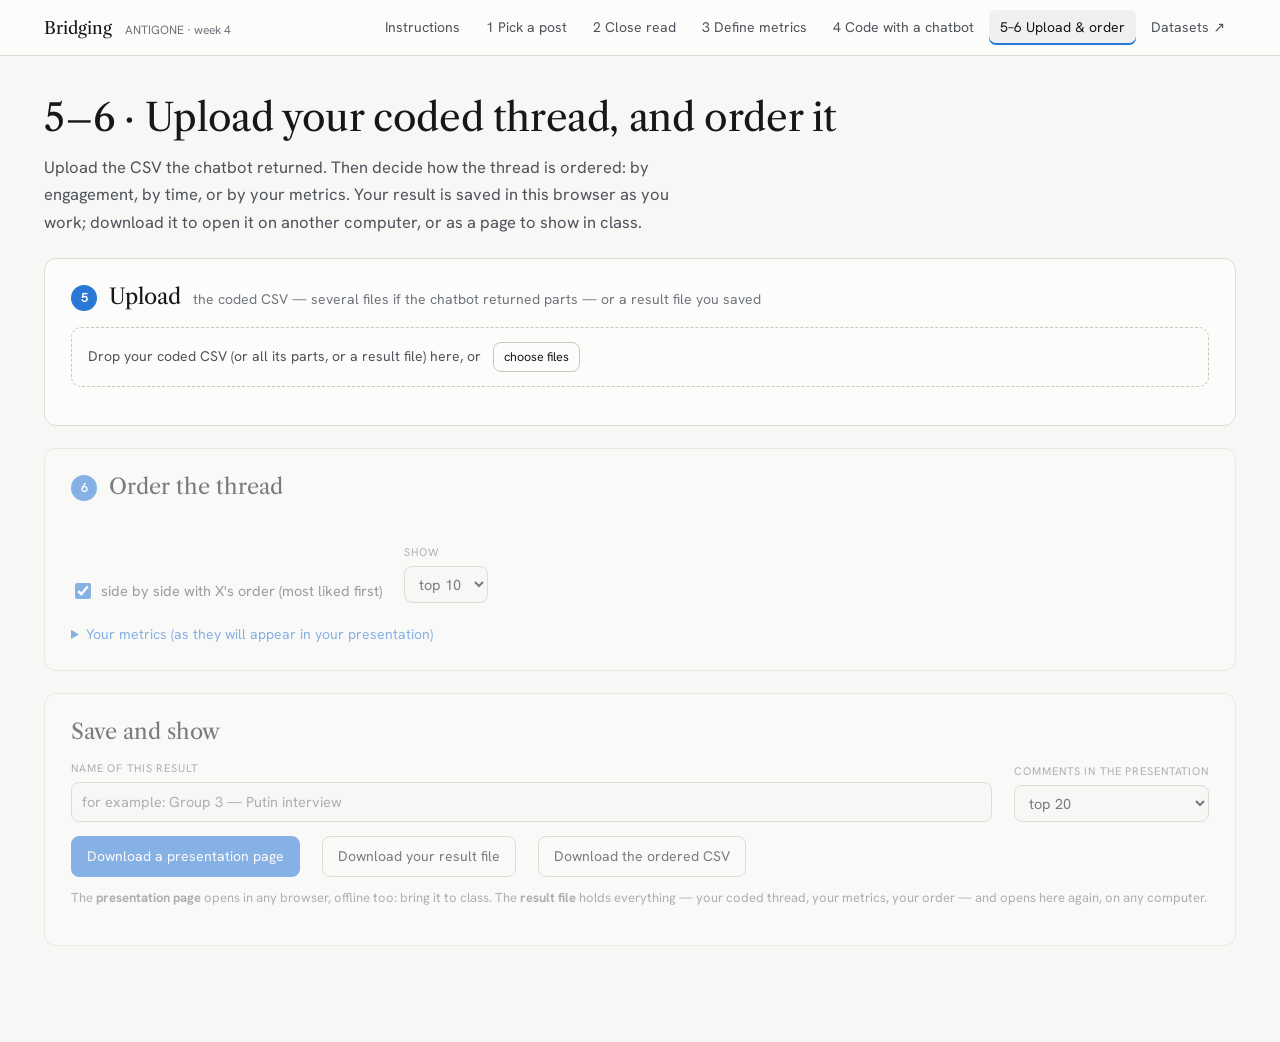
==== commit 89c658d9: "Restructure around coding the thread by bridging metrics Pick a post, close read by statement, defin" ====
--- a/bridge.html
+++ b/bridge.html
@@ -1,376 +1,5 @@
 <!doctype html>
-<html lang="en">
-<head>
-<meta charset="utf-8">
-<meta name="viewport" content="width=device-width, initial-scale=1">
-<title>Bridge · Bridging</title>
-<meta name="description" content="Define three bridging metrics, see a thread reordered by each, and put it in your own bridging order by hand.">
-<link rel="preconnect" href="https://fonts.googleapis.com">
-<link rel="preconnect" href="https://fonts.gstatic.com" crossorigin>
-<link rel="stylesheet" href="https://fonts.googleapis.com/css2?family=Hanken+Grotesk:wght@400;500;600&family=Libre+Caslon+Text:ital,wght@0,400;1,400&display=swap">
-<link rel="stylesheet" href="assets/lab.css">
-</head>
-<body>
-<div class="top"><div class="in">
-  <a class="brand" href="index.html">Bridging <small>ANTIGONE · week 4</small></a>
-  <nav class="nav" aria-label="Sections">
-    <a href="index.html">1 Instructions</a>
-    <a href="posts.html">2 Posts</a>
-    <a href="sample.html">3 Sample</a>
-    <a href="code.html">4 Code</a>
-    <a href="llm.html">5 Expand with an LLM</a>
-    <a href="bridge.html" aria-current="page">6 Bridge</a>
-    <a href="https://claude.ai/artifact/C2MCv6EvPMsV7Sf9JYqmwA#disputed" target="_blank" rel="noopener">Datasets ↗</a>
-  </nav>
-</div></div>
-
-<main class="wrap">
-  <h1>Bridge</h1>
-  <p class="lede">X orders a thread mostly by engagement. A bridging metric orders it by what helps one side understand the other.
-  Open your coded CSV, define three metrics, and see the thread reordered by each. Your work stays in this browser only.</p>
-
-  <section class="step" id="s-file">
-    <header><span class="n">1</span><h2>Your thread</h2><span class="sub">your coded CSV — or a post as the Datasets coded it</span></header>
-    <div id="drop"></div>
-    <div class="row" style="margin-top:12px">
-      <label class="field" style="flex:1 1 360px"><span>Or use a post with the Datasets' statements</span><select id="post-sel"><option value="">Loading the posts…</option></select></label>
-      <button type="button" class="btn" id="post-go">Use this post</button>
-    </div>
-    <div id="found" class="found" style="margin-top:14px"></div>
-  </section>
-
-  <section class="step off" id="s-metrics">
-    <header><span class="n">2</span><h2>Define your bridging metrics</h2><span class="sub">name each, say what it rewards and why; optionally build it from the options</span></header>
-    <div class="grid3" id="metrics"></div>
-  </section>
-
-  <section class="step off" id="s-view">
-    <header><span class="n">3</span><h2>The thread, reordered</h2><span class="sub" id="view-sub"></span></header>
-    <div class="row" style="margin-bottom:14px">
-      <label class="field"><span>Compare with</span><select id="base"><option value="likes">X's order: most liked first</option><option value="file">the order of your file</option></select></label>
-      <label class="field"><span>Show</span><select id="topk"><option value="10">top 10</option><option value="20" selected>top 20</option><option value="50">top 50</option><option value="100000">all</option></select></label>
-      <span style="flex:1"></span>
-      <button type="button" class="btn" id="dl-csv">Download the reordered thread (CSV)</button>
-      <button type="button" class="btn" id="dl-md">Download your metric definitions</button>
-    </div>
-    <div id="view"></div>
-    <details class="more" id="cl-box" style="margin-top:22px"><summary>Statements and clusters</summary>
-      <p class="small muted" style="margin:10px 0">How many comments make each statement, and the cluster each belongs to. Clusters group the
-      statements that go together — one side's statements in one cluster, the other side's in another. <i>Cross-cutting</i> uses them. They are
-      filled in from the Datasets' opinion groups when your file is one of its posts, and otherwise from the post and the fact-check: what the
-      post says is cluster A, what the fact-check says is cluster B, the rest C. Change them if they do not fit.</p>
-      <div class="tw"><table class="cltab" id="cltab"></table></div>
-      <div id="cb-wrap" hidden style="margin-top:14px"><div class="field"><span>Your codebook, to show your statements' wording (one per line, numbered)</span>
-        <textarea id="cb" rows="5" spellcheck="false"></textarea></div></div>
-    </details>
-  </section>
-
-  <section class="step off" id="s-hand">
-    <header><span class="n">4</span><h2>Your bridging order, by hand</h2><span class="sub">drag the comments, or use the arrows</span></header>
-    <p class="small muted">Put the comments in the order you would want readers to meet them. Start from one of the orders above and
-    adjust it; this works best on a sample.</p>
-    <div class="row" style="margin-bottom:12px">
-      <label class="field"><span>Start from</span><select id="hand-from"></select></label>
-      <button type="button" class="btn" id="hand-start">Start from this order</button>
-      <span class="msg" id="hand-msg"></span>
-      <span style="flex:1"></span>
-      <button type="button" class="btn primary" id="dl-hand">Download your bridging order (CSV)</button>
-    </div>
-    <ol class="mlist" id="hand"></ol>
-  </section>
-</main>
-<script src="assets/lab.js"></script>
-<script>
-"use strict";
-const { $, el, NF } = LAB;
-const GCOL = ["var(--g1)", "var(--g2)", "var(--g3)", "var(--g4)", "var(--g5)", "var(--g7)"];
-const LETTERS = ["A", "B", "C", "D", "E", "F"];
-const OPTS = [
-  ["breadth", "Breadth", "Comments that make more than one statement. 0 for a comment with one statement or none; it rises with each extra statement, up to 1 for the comment that makes the most."],
-  ["cross", "Cross-cutting", "Comments that take up statements from a cluster other than their own: 1 when a comment makes statements from at least two different clusters, otherwise 0. See ‘Statements and clusters’ under the reordered thread: you can change which statement belongs to which cluster."],
-  ["context", "Context", "Comments that contextualise or explain statements, their own or others'. If your CSV has a Context column (yes or no for each comment), it is used. Otherwise a comment counts as giving context when it contains a link, or wording such as ‘because’, ‘according to’, ‘in fact’, ‘the source’, ‘for example’, ‘which means’. 1 or 0."],
-  ["majority", "Majority", "Comments that make widely shared statements: the average share of comments that make each of its statements, scaled so that the most majority-like comment is 1. Comments with no statement get 0."],
-  ["minority", "Minority", "Comments that make rare statements: one minus that average share, scaled so that the most minority-like comment is 1. Comments with no statement get 0."],
-  ["length", "Length", "Longer comments score higher, on a log scale (1 = the longest comment)."],
-  ["engagement", "Engagement", "Likes (ratings, for community notes), on a log scale: 1 = the most engaged comment. This is roughly how X already orders a thread."],
-  ["own", "Your own", "A criterion of your own. Add a column to your CSV with a value for each comment — yes or no, or a number (for example ‘acknowledges the other side’) — open the file again, and pick the column here. Yes = 1, no = 0; numbers are scaled from 0 to 1."],
-];
-const WEIGHTS = [["1", "×1"], ["2", "×2"], ["3", "×3"], ["-1", "×−1 (penalise)"]];
-const CTX_RE = /(https?:\/\/|www\.|\bbecause\b|\bsince\b|\baccording to\b|\bin fact\b|\bactually\b|\bsource\b|\bfor example\b|\be\.g\.|\bi\.e\.|\bwhich means\b|\bthat means\b|\bthe reason\b|\bcontext\b|\bto be clear\b|\boriginally\b)/i;
-const YES = /^(y|yes|true|1|ja|oui|si|sí|x|✓)$/i, NO = /^(n|no|false|0|nee|non|nein)$/i;
-const blankMetric = k => ({ name: `Metric ${k + 1}`, def: "", opts: Object.fromEntries(OPTS.map(([o]) => [o, { on: false, w: "1" }])), ownCol: "", ownLabel: "" });
-
-let F = null;         // { name, cols, rows, key, desc, postId, web }
-let ST = { stCol: "", ctxCol: "", base: "likes", topk: 20 };
-let METRICS = [0, 1, 2].map(blankMetric), CLUSTER = {}, HAND = [];
-let ITEMS = [], COMMENTS = [], STMTS = new Map(), ORDERS = {};
-
-const save = () => { if (F) LAB.store.set(F.key, { st: ST, metrics: METRICS, cluster: CLUSTER, hand: HAND }); };
-
-/* ---------- 1. the file ---------- */
-LAB.dropzone($("#drop"), (p, name) => setFile(p.cols, p.rows, name));
-LAB.loadDisputed().then(d => {
-  const ps = d.posts.filter(p => p.statements > 0).sort((a, b) => b.ratings - a.ratings);
-  $("#post-sel").replaceChildren(el("option", { value: "", text: `— ${ps.length} posts with statements —` }),
-    ...ps.map(p => el("option", { value: p.id, text: `${p.checked.slice(0, 90)}${p.checked.length > 90 ? "…" : ""} (@${p.poster}, ${p.replies} replies)` })));
-  const want = LAB.param("post"); if (want && ps.some(p => p.id === want)) { $("#post-sel").value = want; $("#post-go").click(); }
-}).catch(() => $("#post-sel").replaceChildren(el("option", { value: "", text: "The posts could not be loaded" })));
-$("#post-go").onclick = async () => { const id = $("#post-sel").value; if (!id) return;
-  $("#found").textContent = "Loading the post …";
-  try { const rows = await LAB.threadRows(id, true); setFile(LAB.OUT_COLS, rows, `post_${id}_with_statements.csv`); }
-  catch (e) { $("#found").innerHTML = `<span class="err">The post could not be loaded: ${LAB.esc(e.message)}</span>`; } };
-
-async function setFile(cols, rows, name) {
-  const desc = LAB.describe(cols, rows);
-  const postCol = LAB.findCol(cols, ["post_id"]);
-  const postId = postCol ? (rows.map(r => String(r[postCol] || "").trim()).find(v => /^\d{6,}$/.test(v)) || null) : null;
-  const key = "bridge:" + LAB.hash(name + "|" + rows.length + "|" + rows.slice(0, 30).map(r => String(r[desc.textCol] || "").slice(0, 60)).join("|"));
-  F = { name, cols, rows, key, desc, postId, web: null };
-  const saved = LAB.store.get(key);
-  METRICS = saved && saved.metrics ? saved.metrics : [0, 1, 2].map(blankMetric);
-  CLUSTER = (saved && saved.cluster) || {}; HAND = (saved && saved.hand) || [];
-  ST = Object.assign({ stCol: "", ctxCol: "", base: "likes", topk: 20 }, saved && saved.st);
-  const isComment = r => !desc.typeCol || !["post", "factcheck"].includes(LAB.kindOf(r[desc.typeCol]));
-  const filled = c => rows.filter(r => isComment(r) && String(r[c] ?? "").trim() !== "").length;
-  if (!ST.stCol || !cols.includes(ST.stCol)) ST.stCol = desc.stCands.slice().sort((a, b) => filled(b) - filled(a))[0] || "";
-  if (ST.ctxCol && !cols.includes(ST.ctxCol)) ST.ctxCol = "";
-  if (!saved) ST.ctxCol = desc.contextCols.slice().sort((a, b) => filled(b) - filled(a)).find(c => filled(c) > 0) || "";
-  if (postId) F.web = await LAB.websiteStatements(postId);
-  $("#base").value = ST.base; $("#topk").value = String(ST.topk);
-  ["#s-metrics", "#s-view", "#s-hand"].forEach(s => $(s).classList.remove("off"));
-  compute(); drawFound(); drawMetrics(); render(); drawClusters(); drawHand();
-}
-
-function drawFound() {
-  const d = F.desc, rows = F.rows, kinds = rows.map(r => d.typeCol ? LAB.kindOf(r[d.typeCol]) : "comment");
-  const coded = COMMENTS.filter(x => x.st.length).length;
-  const stSel = el("select", { "aria-label": "Statement column" }, el("option", { value: "", text: "(none)" }),
-    ...F.cols.map(c => el("option", { value: c, text: c + (d.stCands.includes(c) ? "" : "") })));
-  stSel.value = ST.stCol; stSel.onchange = () => { ST.stCol = stSel.value; CLUSTER = {}; save(); compute(); drawFound(); drawMetrics(); render(); drawClusters(); drawHand(); };
-  const ctxSel = el("select", { "aria-label": "Context column" }, el("option", { value: "", text: "none: use the wording rule" }), ...F.cols.map(c => el("option", { value: c, text: c })));
-  ctxSel.value = ST.ctxCol; ctxSel.onchange = () => { ST.ctxCol = ctxSel.value; save(); compute(); render(); drawHand(); };
-  const warn = [];
-  if (!ST.stCol) warn.push("No statement column is chosen: Breadth, Cross-cutting, Majority and Minority will be 0 for every comment. Code the comments first (step 4), or choose the column that holds the statements.");
-  else if (!coded) warn.push(`The column “${ST.stCol}” is empty for every comment. Choose another column, or code the comments first (step 4).`);
-  if (!d.typeCol) warn.push("There is no Type column, so every row is treated as a comment, and clusters cannot be filled in from the post and the fact-check.");
-  if (!d.likeCol) warn.push("No likes column was found: Engagement is 0 for every comment, and X's order falls back to the order of your file.");
-  $("#found").replaceChildren(
-    el("p", {}, el("b", { text: F.name }), ` · ${NF.format(rows.length)} rows, of which `, el("b", { text: NF.format(COMMENTS.length) }), " comments",
-      d.typeCol ? ` (${kinds.filter(k => k === "reply" || k === "comment").length} replies, ${kinds.filter(k => k === "note").length} community notes) and ${kinds.filter(k => k === "post").length} original post, ${kinds.filter(k => k === "factcheck").length} fact-check` : "", "."),
-    el("div", { class: "row", style: "margin:8px 0" }, el("label", { class: "field" }, el("span", { text: "Statement column" }), stSel),
-      el("label", { class: "field" }, el("span", { text: "Context column (optional)" }), ctxSel)),
-    el("p", {}, ST.stCol ? [el("b", { text: NF.format(coded) }), ` of ${NF.format(COMMENTS.length)} comments make at least one statement; `, el("b", { text: String(STMTS.size) }), ` distinct statements. Text read from “${d.textCol}”.`] : ""),
-    ...warn.map(w => el("p", { class: "err", text: w })));
-}
-
-/* ---------- features ---------- */
-function compute() {
-  const d = F.desc;
-  ITEMS = F.rows.map((r, i) => ({ i, r, kind: d.typeCol ? LAB.kindOf(r[d.typeCol]) : "comment",
-    text: String(r[d.textCol] ?? "").trim() || String(r[d.origCol] ?? "").trim(), st: ST.stCol ? LAB.splitStatements(r[ST.stCol]) : [] }));
-  COMMENTS = ITEMS.filter(x => x.kind !== "post" && x.kind !== "factcheck");
-  // the statements: wording, counts
-  const codebook = new Map(); (LAB.store.get("codebook") || "").split("\n").forEach(l => { const m = l.trim().match(/^#?\s*(\d+)\s*[.):\-–]\s*(.+)$/); if (m) codebook.set("#" + +m[1], m[2]); });
-  const webByNum = new Map(), webByText = new Map();
-  (F.web || []).forEach(s => { webByNum.set("#" + +s.statement, s); webByText.set(LAB.normText(s.text), s); });
-  STMTS = new Map();
-  for (const x of ITEMS) for (const s of x.st) {
-    const e = STMTS.get(s.key) || { key: s.key, label: "", n: 0, web: null };
-    if (!e.label && s.label) e.label = s.label;
-    if (x.kind !== "post" && x.kind !== "factcheck") e.n++;
-    STMTS.set(s.key, e);
-  }
-  const postKeys = new Set(ITEMS.filter(x => x.kind === "post").flatMap(x => x.st.map(s => s.key)));
-  const fcKeys = new Set(ITEMS.filter(x => x.kind === "factcheck").flatMap(x => x.st.map(s => s.key)));
-  for (const e of STMTS.values()) {
-    e.web = webByNum.get(e.key) || webByText.get(LAB.normText(e.label || e.key)) || null;
-    if (!e.label) e.label = codebook.get(e.key) || (e.web && e.key.startsWith("#") ? e.web.text : "") || e.key;
-    e.auto = e.web && e.web.cluster ? e.web.cluster : (postKeys.has(e.key) ? "A" : fcKeys.has(e.key) ? "B" : "C");
-    e.cluster = CLUSTER[e.key] !== undefined ? CLUSTER[e.key] : e.auto;
-  }
-  $("#cb-wrap").hidden = ![...STMTS.keys()].some(k => k.startsWith("#"));
-  $("#cb").value = LAB.store.get("codebook") || "";
-  const N = COMMENTS.length || 1;
-  const share = k => (STMTS.get(k) || { n: 0 }).n / N;
-  const maxN = Math.max(2, ...COMMENTS.map(x => x.st.length));
-  const likes = x => { const c = x.kind === "note" ? (d.ratingCol || d.likeCol) : d.likeCol; return Math.max(0, +String(c ? x.r[c] : 0).replace(/[^\d.]/g, "") || 0); };
-  const maxE = Math.max(1e-9, ...COMMENTS.map(x => Math.log1p(likes(x)))), maxL = Math.max(1e-9, ...COMMENTS.map(x => Math.log1p(x.text.length)));
-  for (const x of COMMENTS) {
-    const n = x.st.length, mean = n ? x.st.reduce((a, s) => a + share(s.key), 0) / n : 0;
-    const cl = new Set(x.st.map(s => STMTS.get(s.key).cluster).filter(Boolean));
-    const ctxRaw = ST.ctxCol ? String(x.r[ST.ctxCol] ?? "").trim() : null;
-    x.likes = likes(x);
-    x.cluster = n ? STMTS.get(x.st.slice().sort((a, b) => share(b.key) - share(a.key))[0].key).cluster : "";
-    x.f = { breadth: n >= 2 ? (n - 1) / (maxN - 1) : 0, cross: cl.size >= 2 ? 1 : 0,
-      context: ctxRaw !== null ? (YES.test(ctxRaw) ? 1 : 0) : (CTX_RE.test(x.text) ? 1 : 0),
-      majority: n ? mean : 0, minority: n ? 1 - mean : 0, length: Math.log1p(x.text.length) / maxL, engagement: Math.log1p(x.likes) / maxE };
-  }
-  for (const k of ["majority", "minority"]) { const m = Math.max(1e-9, ...COMMENTS.map(x => x.f[k])); COMMENTS.forEach(x => x.f[k] /= m); }
-  score();
-}
-function ownValues(col) {   // a student's own column, as 0–1
-  if (!col) return new Map();
-  const raw = COMMENTS.map(x => String(x.r[col] ?? "").trim());
-  const nums = raw.map(v => YES.test(v) ? 1 : NO.test(v) || v === "" ? 0 : +v.replace(",", "."));
-  const ok = nums.map(v => isFinite(v) ? v : 0), lo = Math.min(...ok), hi = Math.max(...ok);
-  return new Map(COMMENTS.map((x, k) => [x.i, hi > lo ? (ok[k] - lo) / (hi - lo) : (ok[k] > 0 ? 1 : 0)]));
-}
-const active = m => OPTS.some(([o]) => m.opts[o] && m.opts[o].on && (o !== "own" || m.ownCol));
-function score() {
-  const base = COMMENTS.slice().sort(ST.base === "likes" && F.desc.likeCol ? (a, b) => b.likes - a.likes || a.i - b.i : (a, b) => a.i - b.i);
-  base.forEach((x, k) => x.r0 = k + 1);
-  ORDERS = { base };
-  METRICS.forEach((m, j) => {
-    const own = ownValues(m.opts.own && m.opts.own.on ? m.ownCol : "");
-    COMMENTS.forEach(x => { x["s" + j] = OPTS.reduce((a, [o]) => { const c = m.opts[o]; if (!c || !c.on) return a;
-      const v = o === "own" ? (own.get(x.i) || 0) : x.f[o]; return a + (+c.w || 0) * v; }, 0); });
-    const ord = active(m) ? COMMENTS.slice().sort((a, b) => b["s" + j] - a["s" + j] || a.r0 - b.r0) : null;
-    if (ord) ord.forEach((x, k) => x["r" + j] = k + 1); else COMMENTS.forEach(x => x["r" + j] = "");
-    ORDERS["m" + j] = ord;
-  });
-}
-
-/* ---------- 2. the metric boxes ---------- */
-function drawMetrics() {
-  const extra = F.cols.filter(c => !LAB.OUT_COLS.includes(c) && c !== ST.stCol && c !== "sample_id");
-  $("#metrics").replaceChildren(...METRICS.map((m, j) => {
-    const box = el("div", { class: "metric" });
-    const name = el("input", { type: "text", value: m.name, "aria-label": `Name of metric ${j + 1}`, placeholder: `Metric ${j + 1}` });
-    name.oninput = () => { m.name = name.value; save(); render(); fillHandFrom(); };
-    const def = el("textarea", { rows: 4, style: "font-family:var(--font-body);font-size:14px", "aria-label": `Definition of ${m.name}`,
-      placeholder: "What it rewards, why that helps the sides understand each other, and how it orders the comments." });
-    def.value = m.def; def.oninput = () => { m.def = def.value; save(); };
-    const opts = el("div", { class: "opts" });
-    for (const [o, label, help] of OPTS) {
-      const c = m.opts[o] || (m.opts[o] = { on: false, w: "1" });
-      const cb = el("input", { type: "checkbox", "aria-label": `Use ${label} in ${m.name}` }); cb.checked = c.on;
-      const w = el("select", { "aria-label": `Weight of ${label}` }, ...WEIGHTS.map(([v, t]) => el("option", { value: v, text: t }))); w.value = c.w; w.disabled = !c.on;
-      const row = el("div", { class: "opt" + (c.on ? "" : " off") }, cb, el("span", { class: "nm" }, label, LAB.help(help)), w);
-      cb.onchange = () => { c.on = cb.checked; w.disabled = !c.on; row.className = "opt" + (c.on ? "" : " off"); if (o === "own") ownBox.hidden = !c.on;
-        if (o === "cross" && c.on) $("#cl-box").open = true; save(); score(); render(); drawHand(); };
-      w.onchange = () => { c.w = w.value; save(); score(); render(); drawHand(); };
-      opts.append(row);
-      var ownBox;
-      if (o === "own") {
-        const colSel = el("select", { "aria-label": "Your own column" }, el("option", { value: "", text: extra.length ? "pick a column of your CSV" : "(add a column to your CSV first)" }),
-          ...extra.map(x => el("option", { value: x, text: x })));
-        colSel.value = m.ownCol; colSel.onchange = () => { m.ownCol = colSel.value; save(); score(); render(); drawHand(); };
-        const lab = el("input", { type: "text", value: m.ownLabel, placeholder: "what it measures" }); lab.oninput = () => { m.ownLabel = lab.value; save(); };
-        ownBox = el("div", { class: "own", hidden: !c.on }, colSel, lab); opts.append(ownBox);
-      }
-    }
-    box.append(el("div", { class: "mh" }, el("span", { class: "sw", style: `background:${GCOL[j]}` }), name),
-      el("div", { class: "field" }, el("span", { text: "Definition" }), def),
-      el("div", { class: "lab", style: "margin-top:14px", text: "Optionally, build it from" }), opts);
-    return box;
-  }));
-}
-
-/* ---------- 3. the reordered thread ---------- */
-function chips(x) {
-  return el("div", { class: "st" }, ...x.st.map(s => { const e = STMTS.get(s.key);
-      return el("span", { class: "chip", title: e.label, text: (s.key.startsWith("#") ? s.key + " " : "") + short(e.label, 46) }); }),
-    x.cluster ? el("span", { class: "chip g", style: `background:${GCOL[LETTERS.indexOf(x.cluster) % GCOL.length] || "var(--g8)"}`, title: "cluster", text: x.cluster }) : null,
-    x.st.length ? null : el("span", { class: "chip", text: "no statement" }));
-}
-const short = (s, n) => (s = String(s || "")).length > n ? s.slice(0, n - 1) + "…" : s;
-function card(x, rank, move, j) {
-  return el("article", { class: "cmt" },
-    el("div", { class: "cm" }, el("span", { class: "rk", text: rank }),
-      move == null ? null : move === 0 ? el("span", { class: "mv", text: "=" }) : el("span", { class: "mv " + (move > 0 ? "up" : "dn"), text: (move > 0 ? "▲" : "▼") + Math.abs(move) }),
-      el("span", { text: x.r.author ? "@" + x.r.author : LAB.KIND_LABEL[x.kind] }), el("span", { text: `${NF.format(x.likes)} ${x.kind === "note" ? "ratings" : "likes"}` }),
-      j != null ? el("span", { text: `score ${x["s" + j].toFixed(2)}` }) : null),
-    el("div", { class: "cb", text: short(x.text || "(no text)", 500) }), chips(x));
-}
-function render() {
-  if (!F) return;
-  const cols = [{ t: ST.base === "likes" && F.desc.likeCol ? "X's order: most liked first" : "The order of your file", list: ORDERS.base, j: null, c: "var(--rule-2)" }]
-    .concat(METRICS.map((m, j) => ({ t: m.name || `Metric ${j + 1}`, list: ORDERS["m" + j], j, c: GCOL[j] })));
-  $("#view-sub").textContent = `${NF.format(COMMENTS.length)} comments · the arrows show how far a comment moved`;
-  $("#view").replaceChildren(el("div", { class: "cols", style: `--ncol:${cols.length}` }, ...cols.map(c => el("div", { class: "col" },
-    el("h3", {}, el("span", { class: "sw", style: `width:10px;height:10px;border-radius:2px;display:inline-block;background:${c.c}` }), c.t),
-    ...(c.list ? c.list.slice(0, ST.topk).map(x => card(x, c.j == null ? x.r0 : x["r" + c.j], c.j == null ? null : x.r0 - x["r" + c.j], c.j))
-      : [el("p", { class: "msg", text: "Tick an option in this metric's box to reorder the thread by it — or put the comments in your own order below." })])))));
-}
-$("#base").onchange = () => { ST.base = $("#base").value; save(); score(); render(); };
-$("#topk").onchange = () => { ST.topk = +$("#topk").value; save(); render(); };
-
-function drawClusters() {
-  const N = COMMENTS.length || 1, list = [...STMTS.values()].sort((a, b) => b.n - a.n);
-  $("#cltab").replaceChildren(el("thead", {}, el("tr", {}, el("th", { text: "Statement" }), el("th", { class: "num", text: "Comments" }), el("th", { text: "Cluster" }))),
-    el("tbody", {}, ...(list.length ? list.map(e => { const s = el("select", { "aria-label": `Cluster of ${short(e.label, 40)}` },
-        ...LETTERS.map(l => el("option", { value: l, text: l })), el("option", { value: "", text: "none" })); s.value = e.cluster;
-      s.onchange = () => { CLUSTER[e.key] = s.value; save(); compute(); render(); drawHand(); };
-      return el("tr", {}, el("td", { class: "txt" }, e.key.startsWith("#") ? el("b", { text: e.key + " " }) : null, e.label),
-        el("td", { class: "num", text: `${e.n} · ${(100 * e.n / N).toFixed(0)}%` }), el("td", {}, s)); })
-      : [el("tr", {}, el("td", { colspan: 3, class: "msg", text: "No statements in this file yet." }))])));
-}
-$("#cb").addEventListener("change", () => { LAB.store.set("codebook", $("#cb").value); compute(); render(); drawClusters(); drawHand(); });
-
-/* ---------- 4. the order by hand ---------- */
-function fillHandFrom() {
-  const cur = $("#hand-from").value;
-  $("#hand-from").replaceChildren(el("option", { value: "base", text: $("#base").selectedOptions[0].textContent }),
-    ...METRICS.map((m, j) => el("option", { value: "m" + j, text: (m.name || `Metric ${j + 1}`) + (ORDERS["m" + j] ? "" : " (no order yet)") })));
-  if (cur) $("#hand-from").value = cur;
-}
-function drawHand() {
-  fillHandFrom();
-  const byI = new Map(COMMENTS.map(x => [x.i, x]));
-  HAND = HAND.filter(i => byI.has(i));
-  if (!HAND.length) HAND = ORDERS.base.map(x => x.i);
-  for (const x of COMMENTS) if (!HAND.includes(x.i)) HAND.push(x.i);
-  const list = $("#hand"); list.replaceChildren();
-  HAND.forEach((i, k) => { const x = byI.get(i);
-    const mv = (to) => { const [it] = HAND.splice(k, 1); HAND.splice(Math.max(0, Math.min(HAND.length, to)), 0, it); save(); drawHand();
-      const n = list.children[Math.max(0, Math.min(HAND.length - 1, to))]; if (n) n.querySelector("button")?.focus(); };
-    const li = el("li", { class: "mitem", draggable: "true", "data-k": k },
-      el("span", { class: "rk", text: k + 1 }), el("div", {}, el("div", { class: "tx", text: short(x.text || "(no text)", 300) }), chips(x)),
-      el("span", { class: "mv" }, el("button", { type: "button", title: "Move to the top", "aria-label": "Move to the top", text: "⤒", onclick: () => mv(0) }),
-        el("button", { type: "button", title: "Move up", "aria-label": "Move up", text: "↑", onclick: () => mv(k - 1) }),
-        el("button", { type: "button", title: "Move down", "aria-label": "Move down", text: "↓", onclick: () => mv(k + 1) })));
-    li.addEventListener("dragstart", e => { e.dataTransfer.setData("text/plain", String(k)); e.dataTransfer.effectAllowed = "move"; li.classList.add("drag"); });
-    li.addEventListener("dragend", () => li.classList.remove("drag"));
-    li.addEventListener("dragover", e => { e.preventDefault(); li.classList.add("over"); });
-    li.addEventListener("dragleave", () => li.classList.remove("over"));
-    li.addEventListener("drop", e => { e.preventDefault(); li.classList.remove("over"); const from = +e.dataTransfer.getData("text/plain");
-      if (!isFinite(from) || from === k) return; const [it] = HAND.splice(from, 1); HAND.splice(k, 0, it); save(); drawHand(); });
-    list.append(li); });
-}
-$("#hand-start").onclick = () => { const v = $("#hand-from").value, ord = ORDERS[v];
-  if (!ord) { $("#hand-msg").textContent = "That metric has no order yet: tick an option in its box first."; return; }
-  HAND = ord.map(x => x.i); save(); drawHand(); $("#hand-msg").textContent = "Done: now move the comments into your order."; };
-
-/* ---------- downloads ---------- */
-const base = () => F.name.replace(/\.(csv|tsv|txt)$/i, "");
-$("#dl-csv").onclick = () => {
-  const handRank = new Map(HAND.map((i, k) => [i, k + 1])), byI = new Map(COMMENTS.map(x => [x.i, x]));
-  const add = ["cluster", "rank_compared"].concat(...METRICS.map((m, j) => [`score_${j + 1}`, `rank_${j + 1}`]), ["hand_rank"]);
-  const cols = F.cols.filter(c => !add.includes(c)).concat(add);
-  const rows = ITEMS.map(it => { const x = byI.get(it.i), o = Object.assign({}, it.r);
-    add.forEach(c => o[c] = ""); if (x) { o.cluster = x.cluster; o.rank_compared = x.r0; o.hand_rank = handRank.get(x.i) || "";
-      METRICS.forEach((m, j) => { if (ORDERS["m" + j]) { o[`score_${j + 1}`] = x["s" + j].toFixed(4); o[`rank_${j + 1}`] = x["r" + j]; } }); }
-    return o; });
-  LAB.download(`${base()}_bridged.csv`, LAB.toCSV(cols, rows));
-};
-$("#dl-hand").onclick = () => {
-  const byI = new Map(COMMENTS.map(x => [x.i, x]));
-  const cols = ["hand_rank"].concat(F.cols.filter(c => c !== "hand_rank"));
-  LAB.download(`${base()}_my_bridging_order.csv`, LAB.toCSV(cols, HAND.map((i, k) => Object.assign({}, byI.get(i).r, { hand_rank: k + 1 }))));
-};
-$("#dl-md").onclick = () => {
-  const L = [`# Bridging metrics — ${F.name}`, "", `${COMMENTS.length} comments; statements read from the column “${ST.stCol || "none"}”; compared with ${$("#base").selectedOptions[0].textContent}.`, ""];
-  METRICS.forEach((m, j) => {
-    L.push(`## ${j + 1}. ${m.name || "Metric " + (j + 1)}`, "", m.def || "_(no definition written)_", "");
-    const on = OPTS.filter(([o]) => m.opts[o] && m.opts[o].on);
-    if (on.length) { L.push("Built from: " + on.map(([o, l]) => `${l}${o === "own" ? ` (column “${m.ownCol}”${m.ownLabel ? ": " + m.ownLabel : ""})` : ""} ×${m.opts[o].w}`).join(" + ") + ".", "");
-      L.push("Top ten:", ""); (ORDERS["m" + j] || []).slice(0, 10).forEach(x => L.push(`${x["r" + j]}. ${x.text.replace(/\s+/g, " ").slice(0, 220)} (was ${x.r0})`)); L.push(""); }
-    else L.push("Not built from the options.", "");
-  });
-  L.push("## Statements and clusters", "", ...[...STMTS.values()].sort((a, b) => b.n - a.n).map(e => `- ${e.cluster || "–"} · ${e.label} (${e.n} comments)`), "",
-    "## The options", "", ...OPTS.map(([, l, h]) => `- **${l}**: ${h}`), "");
-  LAB.download(`${base()}_bridging_metrics.md`, L.join("\n"), "text/markdown");
-};
-</script>
-</body>
-</html>
+<html lang="en"><head><meta charset="utf-8"><title>Bridging</title>
+<meta http-equiv="refresh" content="0; url=order.html">
+<script>location.replace("order.html" + location.search);</script></head>
+<body><p>This page has moved: <a href="order.html">continue</a>.</p></body></html>
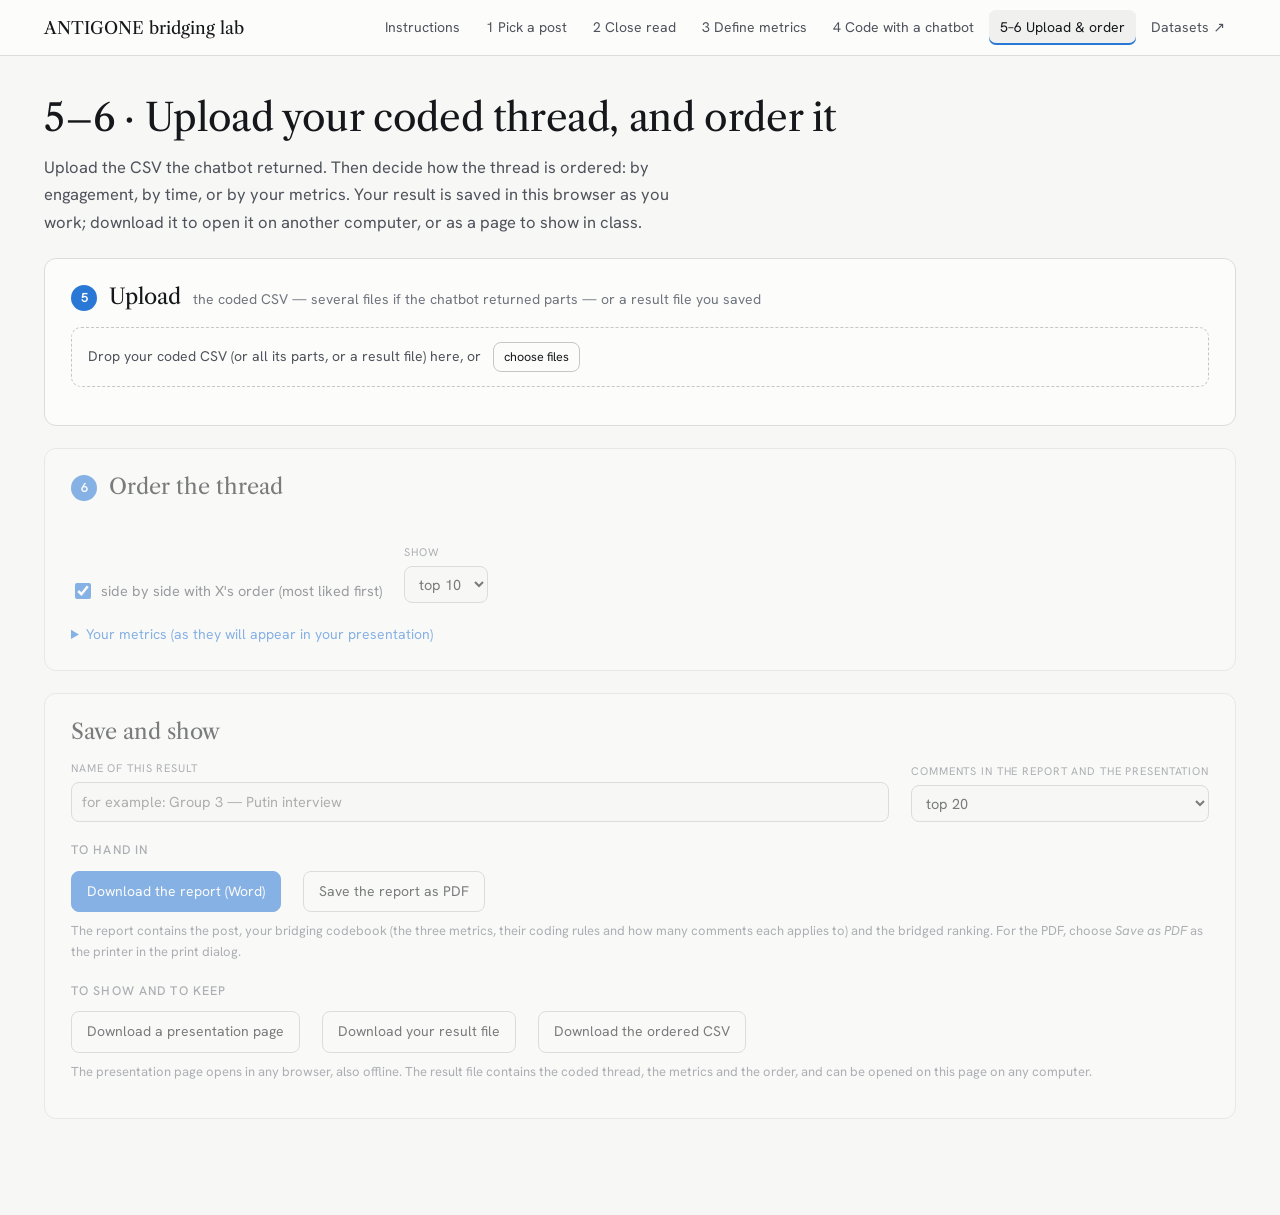
==== commit b61f1519: "Rename to ANTIGONE bridging lab; Word and PDF downloads; plain wording The codebook (step 3) and the" ====
--- a/bridge.html
+++ b/bridge.html
@@ -1,5 +1,5 @@
 <!doctype html>
-<html lang="en"><head><meta charset="utf-8"><title>Bridging</title>
+<html lang="en"><head><meta charset="utf-8"><title>ANTIGONE bridging lab</title>
 <meta http-equiv="refresh" content="0; url=order.html">
 <script>location.replace("order.html" + location.search);</script></head>
 <body><p>This page has moved: <a href="order.html">continue</a>.</p></body></html>
